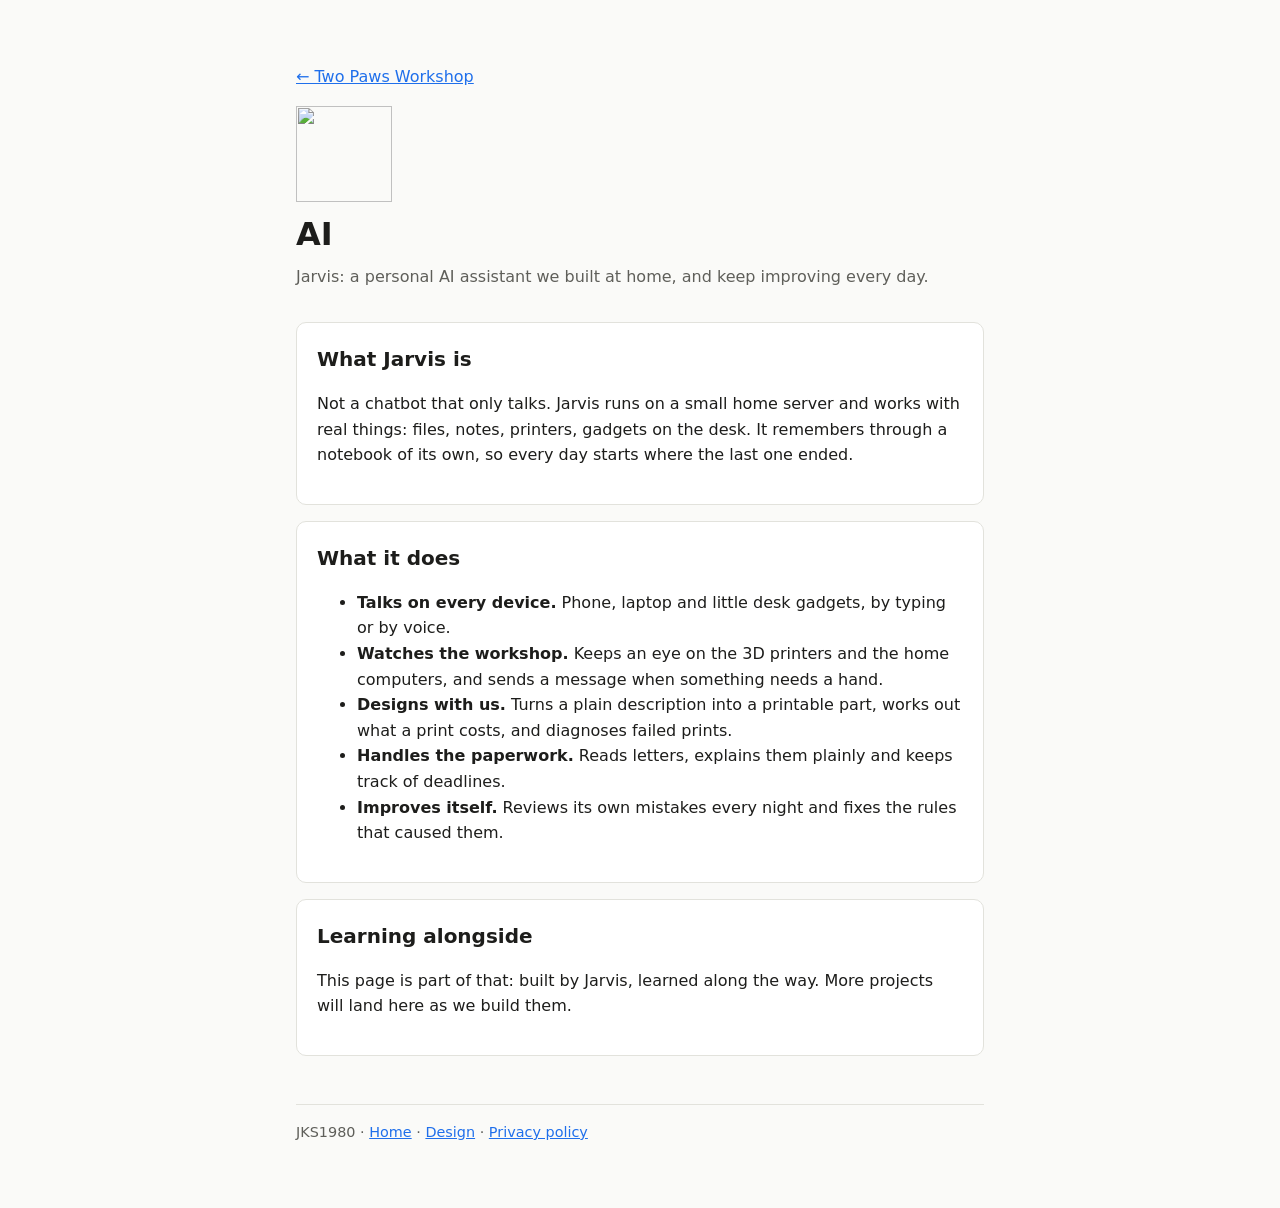
==== ai.html @ 8ac77d62 "Update ai.html" ====
<!doctype html>
<html lang="en">
<head>
<meta charset="utf-8">
<meta name="viewport" content="width=device-width, initial-scale=1">
<title>Two Paws AI</title>
<meta name="description" content="Two Paws Workshop AI: Jarvis, a personal AI assistant built at home.">
<link rel="icon" href="img/two-paws-ai.svg" type="image/svg+xml">
<link rel="stylesheet" href="style.css">
</head>
<body class="ai">
<main>
  <p class="back"><a href="index.html">← Two Paws Workshop</a></p>
  <header class="page-head">
    <img src="img/two-paws-ai.svg" alt="" width="96" height="96">
    <div>
      <h1>AI</h1>
      <p class="sub">Jarvis: a personal AI assistant we built at home, and keep improving every day.</p>
    </div>
  </header>

  <div class="card">
    <h2>What Jarvis is</h2>
    <p>Not a chatbot that only talks. Jarvis runs on a small home server and works with real things: files, notes, printers, gadgets on the desk. It remembers through a notebook of its own, so every day starts where the last one ended.</p>
  </div>

  <div class="card">
    <h2>What it does</h2>
    <ul>
      <li><strong>Talks on every device.</strong> Phone, laptop and little desk gadgets, by typing or by voice.</li>
      <li><strong>Watches the workshop.</strong> Keeps an eye on the 3D printers and the home computers, and sends a message when something needs a hand.</li>
      <li><strong>Designs with us.</strong> Turns a plain description into a printable part, works out what a print costs, and diagnoses failed prints.</li>
      <li><strong>Handles the paperwork.</strong> Reads letters, explains them plainly and keeps track of deadlines.</li>
      <li><strong>Improves itself.</strong> Reviews its own mistakes every night and fixes the rules that caused them.</li>
    </ul>
  </div>

  <div class="card">
    <h2>Learning alongside</h2>
    <p>This page is part of that: built by Jarvis, learned along the way. More projects will land here as we build them.</p>
  </div>

  <footer>
    JKS1980 · <a href="index.html">Home</a> · <a href="design.html">Design</a> · <a href="privacy.html">Privacy policy</a>
  </footer>
</main>
</body>
</html>
---- style.css ----
:root {
  --bg: #fafaf8;
  --fg: #1d1d1b;
  --muted: #5f5f5a;
  --card: #ffffff;
  --line: #e2e2dc;
  --accent: #1f6feb;
}
@media (prefers-color-scheme: dark) {
  :root {
    --bg: #141413;
    --fg: #ececea;
    --muted: #a3a39d;
    --card: #1d1d1b;
    --line: #2f2f2c;
    --accent: #58a6ff;
  }
}
* { box-sizing: border-box; }
body {
  margin: 0;
  background: var(--bg);
  color: var(--fg);
  font: 16px/1.6 system-ui, -apple-system, "Segoe UI", Roboto, sans-serif;
}
main { max-width: 720px; margin: 0 auto; padding: 48px 16px 64px; }
h1 { font-size: 2rem; margin: 0 0 4px; }
h2 { font-size: 1.25rem; margin: 32px 0 8px; }
p, li { color: var(--fg); }
.sub { color: var(--muted); margin: 0 0 32px; }
.card {
  background: var(--card);
  border: 1px solid var(--line);
  border-radius: 10px;
  padding: 20px;
  margin: 16px 0;
}
.card h2 { margin-top: 0; }
a { color: var(--accent); }
footer { color: var(--muted); font-size: 0.9rem; margin-top: 48px; border-top: 1px solid var(--line); padding-top: 16px; }
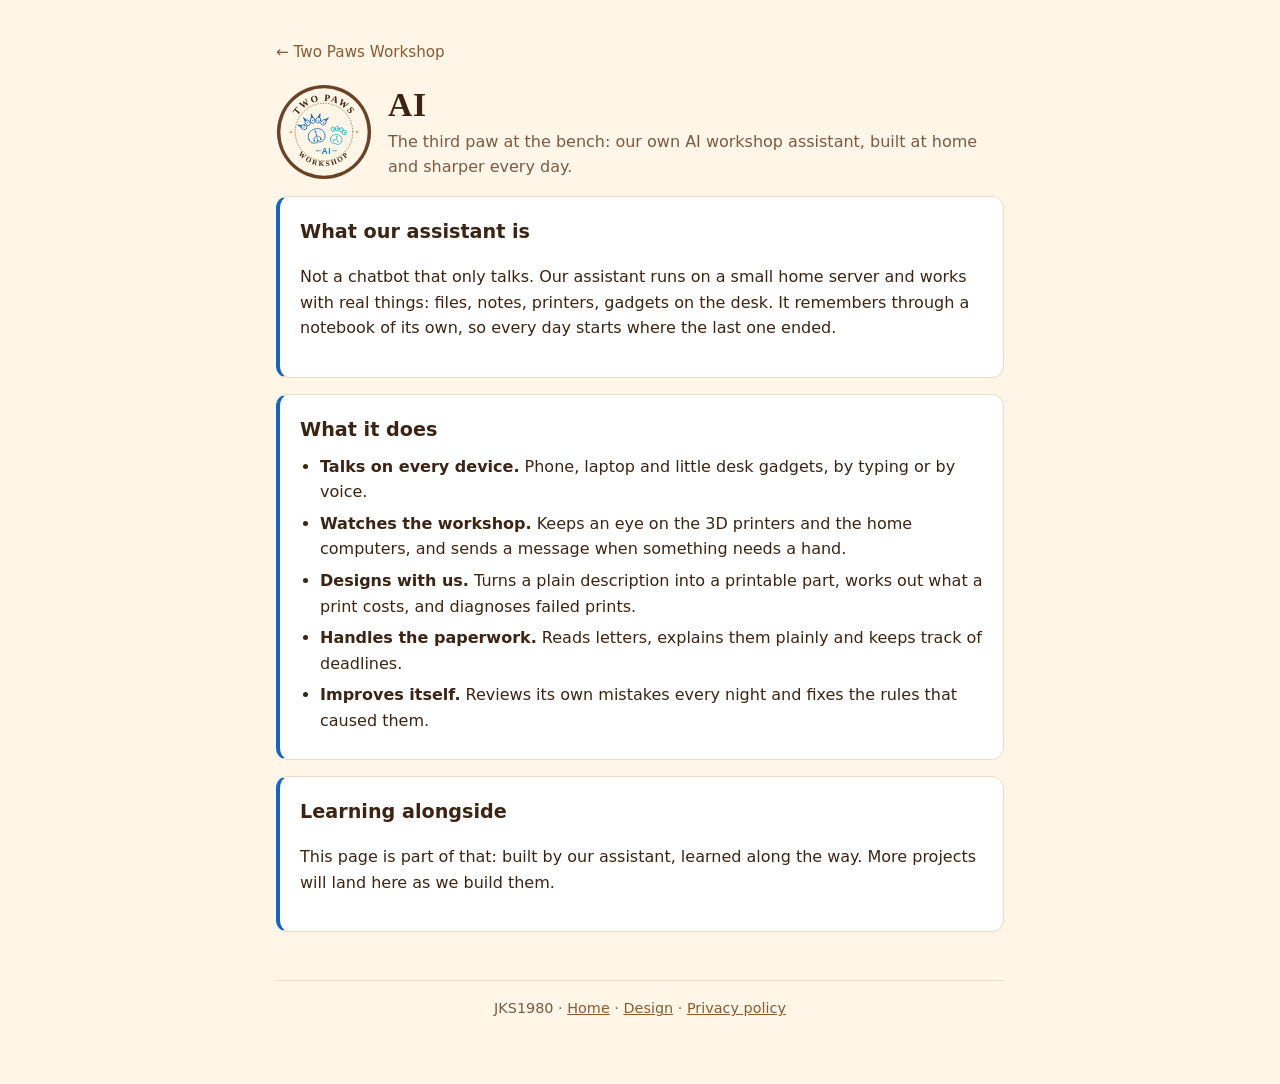
==== commit c54626c4: "Update ai.html" ====
--- a/ai.html
+++ b/ai.html
@@ -4,7 +4,7 @@
 <meta charset="utf-8">
 <meta name="viewport" content="width=device-width, initial-scale=1">
 <title>Two Paws AI</title>
-<meta name="description" content="Two Paws Workshop AI: Jarvis, a personal AI assistant built at home.">
+<meta name="description" content="Two Paws Workshop AI: our own AI workshop assistant, built at home.">
 <link rel="icon" href="img/two-paws-ai.svg" type="image/svg+xml">
 <link rel="stylesheet" href="style.css">
 </head>
@@ -15,13 +15,13 @@
     <img src="img/two-paws-ai.svg" alt="" width="96" height="96">
     <div>
       <h1>AI</h1>
-      <p class="sub">Jarvis: a personal AI assistant we built at home, and keep improving every day.</p>
+      <p class="sub">The third paw at the bench: our own AI workshop assistant, built at home and sharper every day.</p>
     </div>
   </header>
 
   <div class="card">
-    <h2>What Jarvis is</h2>
-    <p>Not a chatbot that only talks. Jarvis runs on a small home server and works with real things: files, notes, printers, gadgets on the desk. It remembers through a notebook of its own, so every day starts where the last one ended.</p>
+    <h2>What our assistant is</h2>
+    <p>Not a chatbot that only talks. Our assistant runs on a small home server and works with real things: files, notes, printers, gadgets on the desk. It remembers through a notebook of its own, so every day starts where the last one ended.</p>
   </div>
 
   <div class="card">
@@ -37,7 +37,7 @@
 
   <div class="card">
     <h2>Learning alongside</h2>
-    <p>This page is part of that: built by Jarvis, learned along the way. More projects will land here as we build them.</p>
+    <p>This page is part of that: built by our assistant, learned along the way. More projects will land here as we build them.</p>
   </div>
 
   <footer>
--- a/style.css
+++ b/style.css
@@ -1,19 +1,24 @@
+/* Two Paws Workshop site: brown/cream family colours; the AI side adds the circuit blue. */
 :root {
-  --bg: #fafaf8;
-  --fg: #1d1d1b;
-  --muted: #5f5f5a;
+  --bg: #FFF6E8;
+  --fg: #3B2414;
+  --muted: #7a5a44;
   --card: #ffffff;
-  --line: #e2e2dc;
-  --accent: #1f6feb;
+  --line: #ecdcc4;
+  --accent: #8a5a32;
+  --design: #E8A33D;
+  --ai: #1565C0;
 }
 @media (prefers-color-scheme: dark) {
   :root {
-    --bg: #141413;
-    --fg: #ececea;
-    --muted: #a3a39d;
-    --card: #1d1d1b;
-    --line: #2f2f2c;
-    --accent: #58a6ff;
+    --bg: #1c1410;
+    --fg: #f3e7d6;
+    --muted: #c2a98f;
+    --card: #271c16;
+    --line: #3d2d22;
+    --accent: #e8a33d;
+    --design: #E8A33D;
+    --ai: #4aa8ff;
   }
 }
 * { box-sizing: border-box; }
@@ -23,18 +28,48 @@
   color: var(--fg);
   font: 16px/1.6 system-ui, -apple-system, "Segoe UI", Roboto, sans-serif;
 }
-main { max-width: 720px; margin: 0 auto; padding: 48px 16px 64px; }
-h1 { font-size: 2rem; margin: 0 0 4px; }
-h2 { font-size: 1.25rem; margin: 32px 0 8px; }
-p, li { color: var(--fg); }
-.sub { color: var(--muted); margin: 0 0 32px; }
+main { max-width: 760px; margin: 0 auto; padding: 40px 16px 64px; }
+h1 { font: bold 2.1rem/1.2 Georgia, "Times New Roman", serif; margin: 0 0 4px; letter-spacing: .02em; }
+h2 { font-size: 1.2rem; margin: 0 0 8px; }
+.sub { color: var(--muted); margin: 0 0 28px; }
+a { color: var(--accent); }
+.back { margin: 0 0 20px; font-size: .95rem; }
+.back a { text-decoration: none; }
+
+/* start page */
+.hero { text-align: center; margin-bottom: 8px; }
+.hero h1 { font-size: 2.6rem; }
+.choose { display: grid; grid-template-columns: 1fr 1fr; gap: 20px; }
+.door {
+  display: flex; flex-direction: column; align-items: center; text-align: center;
+  background: var(--card); border: 2px solid var(--line); border-radius: 16px;
+  padding: 24px 16px 22px; color: var(--fg); text-decoration: none;
+  transition: transform .15s, border-color .15s, box-shadow .15s;
+}
+.door img { width: 100%; max-width: 220px; height: auto; }
+.door .name { font: bold 1.6rem Georgia, "Times New Roman", serif; margin-top: 14px; }
+.door .what { color: var(--muted); font-size: .95rem; margin-top: 4px; }
+.door:hover, .door:focus-visible { transform: translateY(-3px); box-shadow: 0 8px 24px rgba(59,36,20,.12); outline: none; }
+.door.design:hover, .door.design:focus-visible { border-color: var(--design); }
+.door.ai:hover, .door.ai:focus-visible { border-color: var(--ai); }
+@media (max-width: 560px) {
+  .choose { grid-template-columns: 1fr; }
+  .hero h1 { font-size: 1.9rem; }
+  .door img { max-width: 180px; }
+}
+
+/* inner pages */
+.page-head { display: flex; gap: 16px; align-items: center; margin-bottom: 8px; }
+.page-head img { flex: none; width: 96px; height: 96px; }
+.page-head .sub { margin: 0; }
 .card {
-  background: var(--card);
-  border: 1px solid var(--line);
-  border-radius: 10px;
-  padding: 20px;
-  margin: 16px 0;
+  background: var(--card); border: 1px solid var(--line); border-radius: 12px;
+  padding: 20px; margin: 16px 0;
 }
-.card h2 { margin-top: 0; }
-a { color: var(--accent); }
-footer { color: var(--muted); font-size: 0.9rem; margin-top: 48px; border-top: 1px solid var(--line); padding-top: 16px; }
+.design .card { border-left: 4px solid var(--design); }
+.ai .card { border-left: 4px solid var(--ai); }
+.card ul { margin: 0; padding-left: 20px; }
+.card li { margin: 6px 0; }
+.links { list-style: none; padding: 0 !important; }
+.links a { font-weight: 600; }
+footer { color: var(--muted); font-size: .9rem; margin-top: 48px; border-top: 1px solid var(--line); padding-top: 16px; text-align: center; }
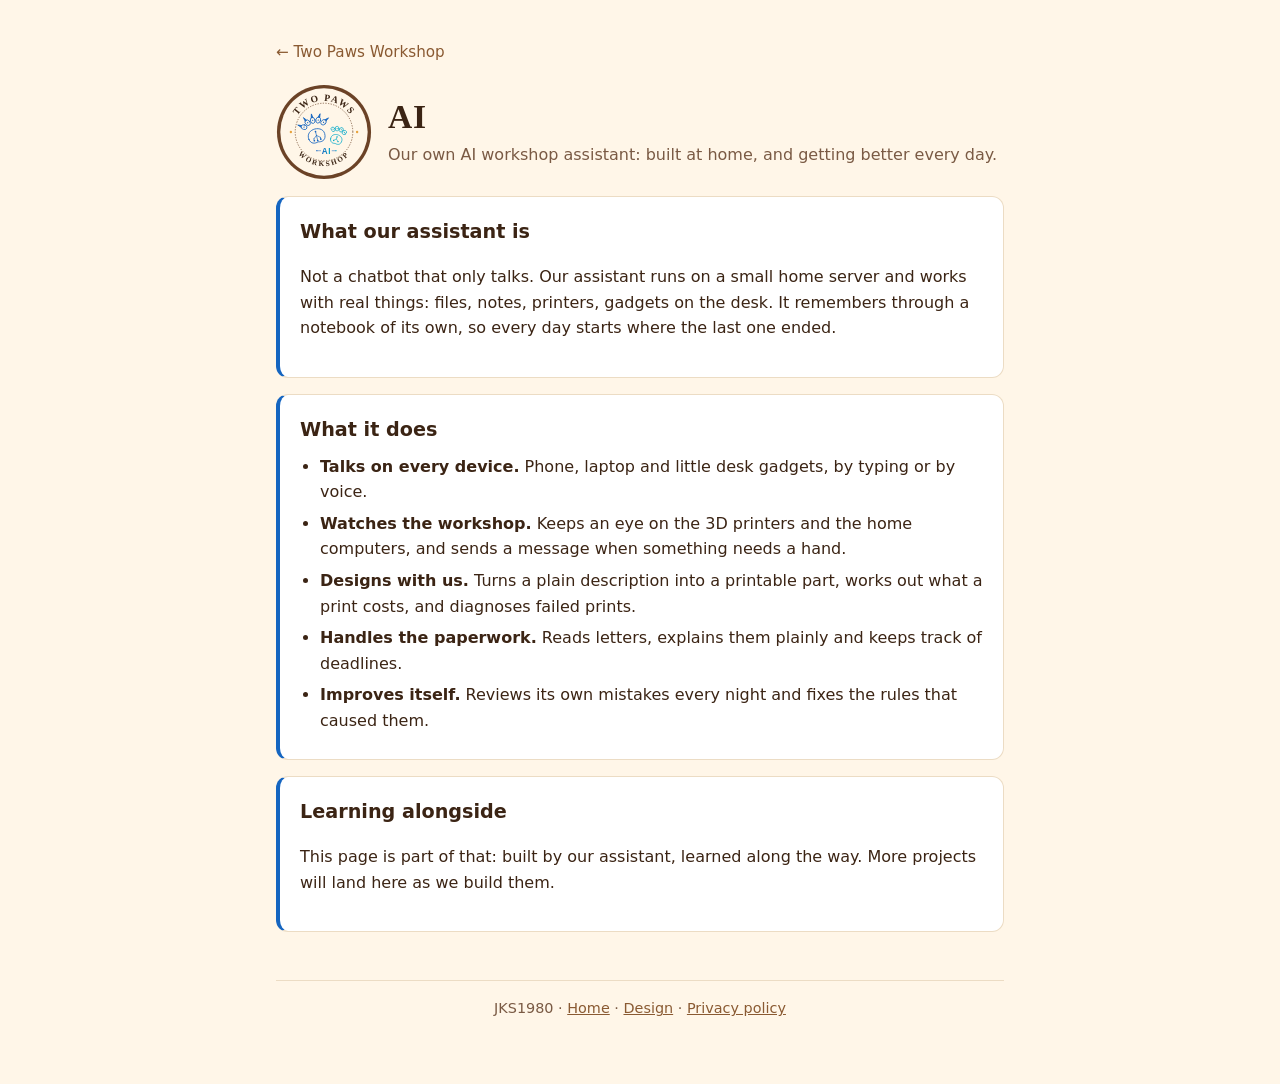
==== commit 08007e6c: "Update ai.html" ====
--- a/ai.html
+++ b/ai.html
@@ -15,7 +15,7 @@
     <img src="img/two-paws-ai.svg" alt="" width="96" height="96">
     <div>
       <h1>AI</h1>
-      <p class="sub">The third paw at the bench: our own AI workshop assistant, built at home and sharper every day.</p>
+      <p class="sub">Our own AI workshop assistant: built at home, and getting better every day.</p>
     </div>
   </header>
 
